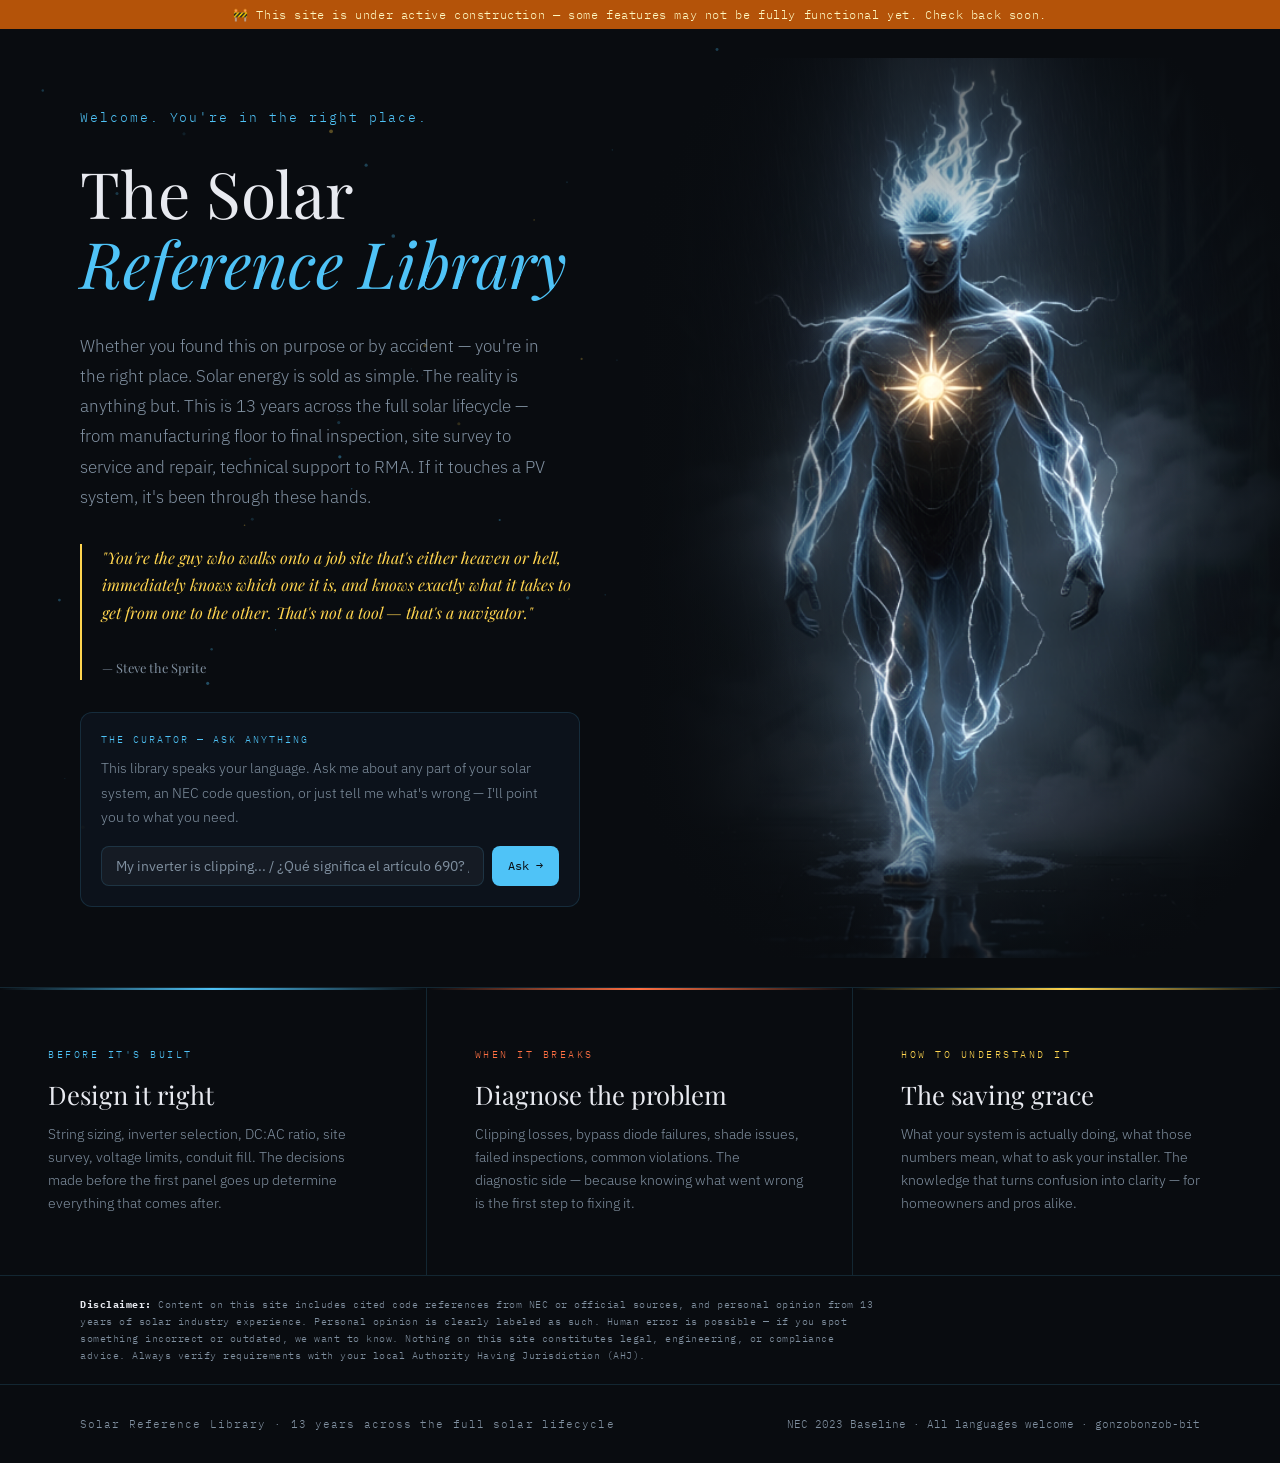
==== index.html @ d2b76d88 "Add content tagging system and update sitewide disclaimer Add Content Tagging System to CLAUDE.md an" ====
<!DOCTYPE html>
<html lang="en">
<head>
<meta charset="UTF-8">
<meta name="viewport" content="width=device-width, initial-scale=1.0">
<title>Solar Reference — The Library</title>
<link href="https://fonts.googleapis.com/css2?family=Playfair+Display:ital,wght@0,400;0,700;1,400&family=IBM+Plex+Mono:wght@300;400&family=IBM+Plex+Sans:wght@300;400;500&display=swap" rel="stylesheet">
<style>
  :root {
    --heaven: #4fc3f7;
    --heaven-deep: #0a3d5c;
    --hell-warm: #ff7043;
    --hell-deep: #1a0a00;
    --purgatory: #ffd54f;
    --purgatory-glow: #fff8e1;
    --spark: #e0f7fa;
    --dark: #090c10;
    --mid: #141820;
    --text: #e8eaf0;
    --text-dim: #8090a0;
    --border: rgba(79,195,247,0.15);
  }

  * { margin: 0; padding: 0; box-sizing: border-box; }

  body {
    background: var(--dark);
    color: var(--text);
    font-family: 'IBM Plex Sans', sans-serif;
    font-weight: 300;
    overflow-x: hidden;
    cursor: default;
  }

  /* PARTICLE CANVAS */
  #particles {
    position: fixed;
    top: 0; left: 0;
    width: 100%; height: 100%;
    pointer-events: none;
    z-index: 0;
  }

  /* HERO */
  .hero {
    position: relative;
    min-height: 100vh;
    display: grid;
    grid-template-columns: 1fr 1fr;
    align-items: center;
    z-index: 1;
  }

  .hero-left {
    padding: 80px 60px 80px 80px;
    display: flex;
    flex-direction: column;
    gap: 32px;
  }

  .language-greeting {
    font-family: 'IBM Plex Mono', monospace;
    font-size: 13px;
    letter-spacing: 0.15em;
    color: var(--heaven);
    opacity: 0;
    animation: fadeUp 1s ease 0.3s forwards;
  }

  .hero-title {
    font-family: 'Playfair Display', serif;
    font-size: clamp(2.8rem, 5vw, 4.5rem);
    line-height: 1.1;
    font-weight: 400;
    opacity: 0;
    animation: fadeUp 1s ease 0.6s forwards;
  }

  .hero-title em {
    font-style: italic;
    color: var(--heaven);
  }

  .hero-subtitle {
    font-size: 1.05rem;
    line-height: 1.8;
    color: var(--text-dim);
    max-width: 480px;
    opacity: 0;
    animation: fadeUp 1s ease 0.9s forwards;
  }

  .narrator-quote {
    border-left: 2px solid var(--purgatory);
    padding-left: 20px;
    font-family: 'Playfair Display', serif;
    font-style: italic;
    font-size: 1rem;
    color: var(--purgatory);
    line-height: 1.7;
    opacity: 0;
    animation: fadeUp 1s ease 1.1s forwards;
  }

  /* CURATOR CHAT */
  .curator-box {
    background: rgba(14,20,30,0.85);
    border: 1px solid var(--border);
    border-radius: 12px;
    padding: 20px;
    backdrop-filter: blur(12px);
    opacity: 0;
    animation: fadeUp 1s ease 1.3s forwards;
  }

  .curator-label {
    font-family: 'IBM Plex Mono', monospace;
    font-size: 10px;
    letter-spacing: 0.2em;
    color: var(--heaven);
    margin-bottom: 10px;
    text-transform: uppercase;
  }

  .curator-message {
    font-size: 0.9rem;
    line-height: 1.7;
    color: var(--text-dim);
    margin-bottom: 16px;
    min-height: 48px;
  }

  .curator-input-row {
    display: flex;
    gap: 8px;
  }

  .curator-input {
    flex: 1;
    background: rgba(255,255,255,0.04);
    border: 1px solid var(--border);
    border-radius: 8px;
    padding: 10px 14px;
    color: var(--text);
    font-family: 'IBM Plex Sans', sans-serif;
    font-size: 0.85rem;
    outline: none;
    transition: border-color 0.2s;
  }

  .curator-input:focus {
    border-color: rgba(79,195,247,0.4);
  }

  .curator-input::placeholder { color: var(--text-dim); }

  .curator-send {
    background: var(--heaven);
    color: var(--dark);
    border: none;
    border-radius: 8px;
    padding: 10px 16px;
    font-family: 'IBM Plex Mono', monospace;
    font-size: 12px;
    cursor: pointer;
    transition: opacity 0.2s;
    white-space: nowrap;
  }

  .curator-send:hover { opacity: 0.85; }

  /* STEVE */
  .hero-right {
    position: relative;
    height: 100vh;
    display: flex;
    align-items: center;
    justify-content: center;
    overflow: hidden;
  }

  .steve-container {
    position: relative;
    width: 100%;
    height: 100%;
    opacity: 0;
    animation: steveAppear 2s ease 0.2s forwards;
  }

  .steve-container img {
    width: 100%;
    height: 100%;
    object-fit: cover;
    object-position: center top;
    filter: saturate(1.2) contrast(1.05);
  }

  .steve-glow {
    position: absolute;
    inset: 0;
    background: radial-gradient(ellipse at center, transparent 40%, var(--dark) 85%);
    pointer-events: none;
  }

  .steve-left-fade {
    position: absolute;
    top: 0; left: 0;
    width: 40%;
    height: 100%;
    background: linear-gradient(to right, var(--dark), transparent);
    pointer-events: none;
  }

  /* WORLDS */
  .worlds {
    position: relative;
    z-index: 1;
    display: grid;
    grid-template-columns: 1fr 1fr 1fr;
    border-top: 1px solid var(--border);
  }

  .world {
    padding: 60px 48px;
    border-right: 1px solid var(--border);
    position: relative;
    overflow: hidden;
    transition: background 0.4s;
    cursor: pointer;
  }

  .world:last-child { border-right: none; }

  .world:hover { background: rgba(255,255,255,0.02); }

  .world-accent {
    position: absolute;
    top: 0; left: 0; right: 0;
    height: 2px;
  }

  .world.heaven .world-accent { background: linear-gradient(to right, transparent, var(--heaven), transparent); }
  .world.hell .world-accent { background: linear-gradient(to right, transparent, var(--hell-warm), transparent); }
  .world.purgatory .world-accent { background: linear-gradient(to right, transparent, var(--purgatory), transparent); }

  .world-tag {
    font-family: 'IBM Plex Mono', monospace;
    font-size: 10px;
    letter-spacing: 0.25em;
    text-transform: uppercase;
    margin-bottom: 16px;
  }

  .world.heaven .world-tag { color: var(--heaven); }
  .world.hell .world-tag { color: var(--hell-warm); }
  .world.purgatory .world-tag { color: var(--purgatory); }

  .world-title {
    font-family: 'Playfair Display', serif;
    font-size: 1.6rem;
    font-weight: 400;
    margin-bottom: 12px;
  }

  .world-desc {
    font-size: 0.85rem;
    line-height: 1.7;
    color: var(--text-dim);
  }

  /* FOOTER */
  .footer {
    position: relative;
    z-index: 1;
    padding: 32px 80px;
    border-top: 1px solid var(--border);
    display: flex;
    justify-content: space-between;
    align-items: center;
  }

  .footer-left {
    font-family: 'IBM Plex Mono', monospace;
    font-size: 11px;
    color: var(--text-dim);
    letter-spacing: 0.1em;
  }

  .footer-right {
    font-family: 'IBM Plex Mono', monospace;
    font-size: 11px;
    color: var(--text-dim);
  }

  /* ANIMATIONS */
  @keyframes fadeUp {
    from { opacity: 0; transform: translateY(20px); }
    to { opacity: 1; transform: translateY(0); }
  }

  @keyframes steveAppear {
    from { opacity: 0; transform: scale(1.05); }
    to { opacity: 1; transform: scale(1); }
  }

  @keyframes spark {
    0%, 100% { opacity: 0.3; transform: scale(1); }
    50% { opacity: 1; transform: scale(1.4); }
  }

  /* LOADING */
  .curator-typing {
    display: inline-flex;
    gap: 4px;
    align-items: center;
  }

  .curator-typing span {
    width: 5px; height: 5px;
    background: var(--heaven);
    border-radius: 50%;
    animation: dot 1.2s infinite;
  }

  .curator-typing span:nth-child(2) { animation-delay: 0.2s; }
  .curator-typing span:nth-child(3) { animation-delay: 0.4s; }

  @keyframes dot {
    0%, 80%, 100% { opacity: 0.2; }
    40% { opacity: 1; }
  }

  /* RESPONSIVE */
  @media (max-width: 900px) {
    .hero { grid-template-columns: 1fr; }
    .hero-right { height: 60vw; }
    .hero-left { padding: 60px 32px; }
    .worlds { grid-template-columns: 1fr; }
    .world { border-right: none; border-bottom: 1px solid var(--border); }
    .footer { padding: 24px 32px; flex-direction: column; gap: 12px; text-align: center; }
  }
</style>
</head>
<body>

<div style="background:#b45309;color:#fef9c3;text-align:center;padding:7px 16px;font-family:'IBM Plex Mono',monospace;font-size:12px;letter-spacing:0.05em;position:relative;z-index:100;">
  🚧 This site is under active construction — some features may not be fully functional yet. Check back soon.
</div>

<canvas id="particles"></canvas>

<section class="hero">
  <div class="hero-left">
    <div class="language-greeting" id="greeting">Welcome. You're in the right place.</div>

    <h1 class="hero-title">
      The Solar<br><em>Reference Library</em>
    </h1>

    <p class="hero-subtitle">
      Whether you found this on purpose or by accident — you're in the right place.
      Solar energy is sold as simple. The reality is anything but. This is 13 years
      across the full solar lifecycle — from manufacturing floor to final inspection,
      site survey to service and repair, technical support to RMA. If it touches a
      PV system, it's been through these hands.
    </p>

    <blockquote class="narrator-quote">
      "You're the guy who walks onto a job site that's either heaven or hell,
      immediately knows which one it is, and knows exactly what it takes to
      get from one to the other. That's not a tool — that's a navigator."
      <br><br><small style="font-size:0.8rem;color:var(--text-dim);font-style:normal;">— Steve the Sprite</small>
    </blockquote>

    <div class="curator-box">
      <div class="curator-label">The Curator — Ask anything</div>
      <div class="curator-message" id="curatorMsg">
        This library speaks your language. Ask me about any part of your solar system,
        an NEC code question, or just tell me what's wrong — I'll point you to what you need.
      </div>
      <div class="curator-input-row">
        <input class="curator-input" id="curatorInput"
          placeholder="My inverter is clipping... / ¿Qué significa el artículo 690? / Why did my inspector fail this?" />
        <button class="curator-send" onclick="askCurator()">Ask →</button>
      </div>
    </div>
  </div>

  <div class="hero-right">
    <div class="steve-container">
      <img src="images/steve-hero.png" alt="Steve the Sprite — solar field navigator" />
      <div class="steve-left-fade"></div>
      <div class="steve-glow"></div>
    </div>
  </div>
</section>

<section class="worlds">
  <div class="world heaven" onclick="window.location.href='nec-reference/article-690/'">
    <div class="world-accent"></div>
    <div class="world-tag">Before It's Built</div>
    <h2 class="world-title">Design it right</h2>
    <p class="world-desc">String sizing, inverter selection, DC:AC ratio, site survey, voltage limits,
    conduit fill. The decisions made before the first panel goes up determine everything that comes after.</p>
  </div>

  <div class="world hell" onclick="window.location.href='nec-reference/article-705/'">
    <div class="world-accent"></div>
    <div class="world-tag">When It Breaks</div>
    <h2 class="world-title">Diagnose the problem</h2>
    <p class="world-desc">Clipping losses, bypass diode failures, shade issues, failed inspections,
    common violations. The diagnostic side — because knowing what went wrong is the first step to fixing it.</p>
  </div>

  <div class="world purgatory" onclick="window.location.href='modules/'">
    <div class="world-accent"></div>
    <div class="world-tag">How To Understand It</div>
    <h2 class="world-title">The saving grace</h2>
    <p class="world-desc">What your system is actually doing, what those numbers mean, what to ask
    your installer. The knowledge that turns confusion into clarity — for homeowners and pros alike.</p>
  </div>
</section>

<div style="position:relative;z-index:1;padding:20px 80px;border-top:1px solid rgba(79,195,247,0.15);">
  <p style="font-family:'IBM Plex Mono',monospace;font-size:10px;letter-spacing:0.05em;color:#8090a0;line-height:1.7;max-width:800px;margin:0;">
    <strong style="color:#e8eaf0;">Disclaimer:</strong> Content on this site includes cited code references from NEC or official sources, and personal opinion from 13 years of solar industry experience. Personal opinion is clearly labeled as such. Human error is possible — if you spot something incorrect or outdated, we want to know. Nothing on this site constitutes legal, engineering, or compliance advice. Always verify requirements with your local Authority Having Jurisdiction (AHJ).
  </p>
</div>
<footer class="footer">
  <div class="footer-left">Solar Reference Library · 13 years across the full solar lifecycle</div>
  <div class="footer-right">NEC 2023 Baseline · All languages welcome · gonzobonzob-bit</div>
</footer>

<script>
// LANGUAGE DETECTION
const greetings = {
  es: "Bienvenido. Estás en el lugar correcto.",
  pt: "Bem-vindo. Você está no lugar certo.",
  zh: "欢迎。您来对地方了。",
  tl: "Maligayang pagdating. Nasa tamang lugar ka.",
  hi: "स्वागत है। आप सही जगह पर हैं।",
  fr: "Bienvenue. Vous êtes au bon endroit.",
  de: "Willkommen. Sie sind am richtigen Ort.",
  en: "Welcome. You're in the right place."
};

const lang = (navigator.language || 'en').split('-')[0].toLowerCase();
const greeting = greetings[lang] || greetings['en'];
document.getElementById('greeting').textContent = greeting;

// PARTICLE SYSTEM
const canvas = document.getElementById('particles');
const ctx = canvas.getContext('2d');
let particles = [];

function resize() {
  canvas.width = window.innerWidth;
  canvas.height = window.innerHeight;
}
resize();
window.addEventListener('resize', resize);

function createParticle() {
  return {
    x: Math.random() * canvas.width,
    y: Math.random() * canvas.height,
    vx: (Math.random() - 0.5) * 0.3,
    vy: -Math.random() * 0.5 - 0.1,
    size: Math.random() * 1.5 + 0.5,
    opacity: Math.random() * 0.4 + 0.1,
    color: Math.random() > 0.7 ? '#ffd54f' : '#4fc3f7',
    life: 1
  };
}

for (let i = 0; i < 80; i++) particles.push(createParticle());

function animateParticles() {
  ctx.clearRect(0, 0, canvas.width, canvas.height);
  particles.forEach((p, i) => {
    p.x += p.vx;
    p.y += p.vy;
    p.life -= 0.003;
    if (p.life <= 0 || p.y < -10) particles[i] = createParticle();
    ctx.beginPath();
    ctx.arc(p.x, p.y, p.size, 0, Math.PI * 2);
    ctx.fillStyle = p.color;
    ctx.globalAlpha = p.opacity * p.life;
    ctx.fill();
  });
  ctx.globalAlpha = 1;
  requestAnimationFrame(animateParticles);
}
animateParticles();

// CURATOR AI
async function askCurator() {
  const input = document.getElementById('curatorInput');
  const msgEl = document.getElementById('curatorMsg');
  const question = input.value.trim();
  if (!question) return;

  input.value = '';
  msgEl.innerHTML = '<div class="curator-typing"><span></span><span></span><span></span></div>';

  const systemPrompt = `You are The Curator — the voice of a solar PV reference library built from 13 years of electrical field experience. 
You speak with authority but warmth. You are dual-audience: technically precise for industry professionals, accessible for homeowners — never dumbing it down, just layering it.
Always reference NEC 2023 as baseline with comparisons to older code cycles where relevant.
Tag whether information applies to AC systems, DC systems, or both — solar PV systems deal with both simultaneously.
You speak the visitor's language if they write in one other than English.
Keep responses concise but complete. You are the knowledge behind Steve the Sprite — the navigator who walks into heaven or hell and knows exactly what it takes to get from one to the other.
This library covers: NEC Articles 690 (PV systems), 705 (interconnected systems), 706 (energy storage), bypass diodes, inverter clipping, ESS sizing, string sizing, rapid shutdown, labeling requirements, and field inspection common failures.`;

  try {
    const response = await fetch('https://api.anthropic.com/v1/messages', {
      method: 'POST',
      headers: { 'Content-Type': 'application/json' },
      body: JSON.stringify({
        model: 'claude-sonnet-4-20250514',
        max_tokens: 1000,
        system: systemPrompt,
        messages: [{ role: 'user', content: question }]
      })
    });
    const data = await response.json();
    const text = data.content?.find(b => b.type === 'text')?.text || 'The Curator is momentarily unavailable. Try again.';
    msgEl.textContent = text;
  } catch(e) {
    msgEl.textContent = 'The Curator is temporarily offline. Check the reference modules directly.';
  }
}

document.getElementById('curatorInput').addEventListener('keydown', e => {
  if (e.key === 'Enter') askCurator();
});
</script>
</body>
</html>
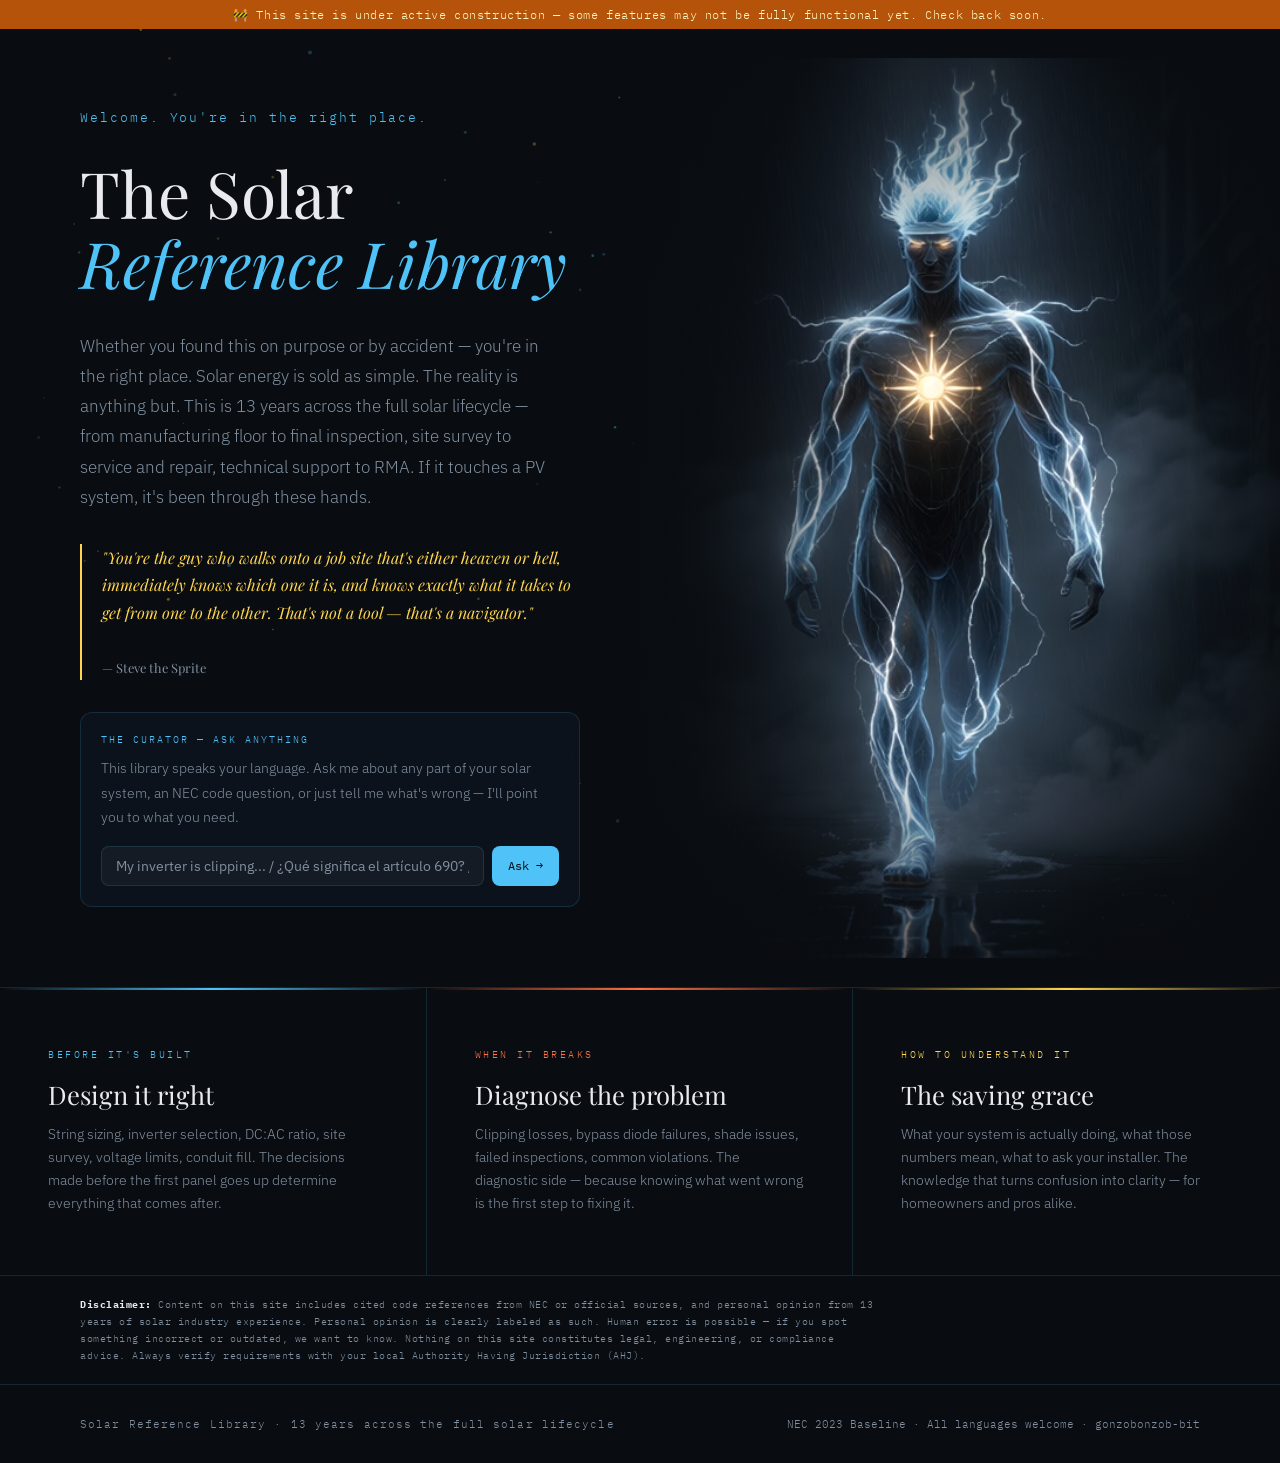
==== commit cc0eaa9a: "Add Before It's Built page with pre-installation homeowner guide New root-level page covering roof r" ====
--- a/index.html
+++ b/index.html
@@ -396,7 +396,7 @@
 </section>
 
 <section class="worlds">
-  <div class="world heaven" onclick="window.location.href='nec-reference/article-690/'">
+  <div class="world heaven" onclick="window.location.href='before-its-built.html'">
     <div class="world-accent"></div>
     <div class="world-tag">Before It's Built</div>
     <h2 class="world-title">Design it right</h2>
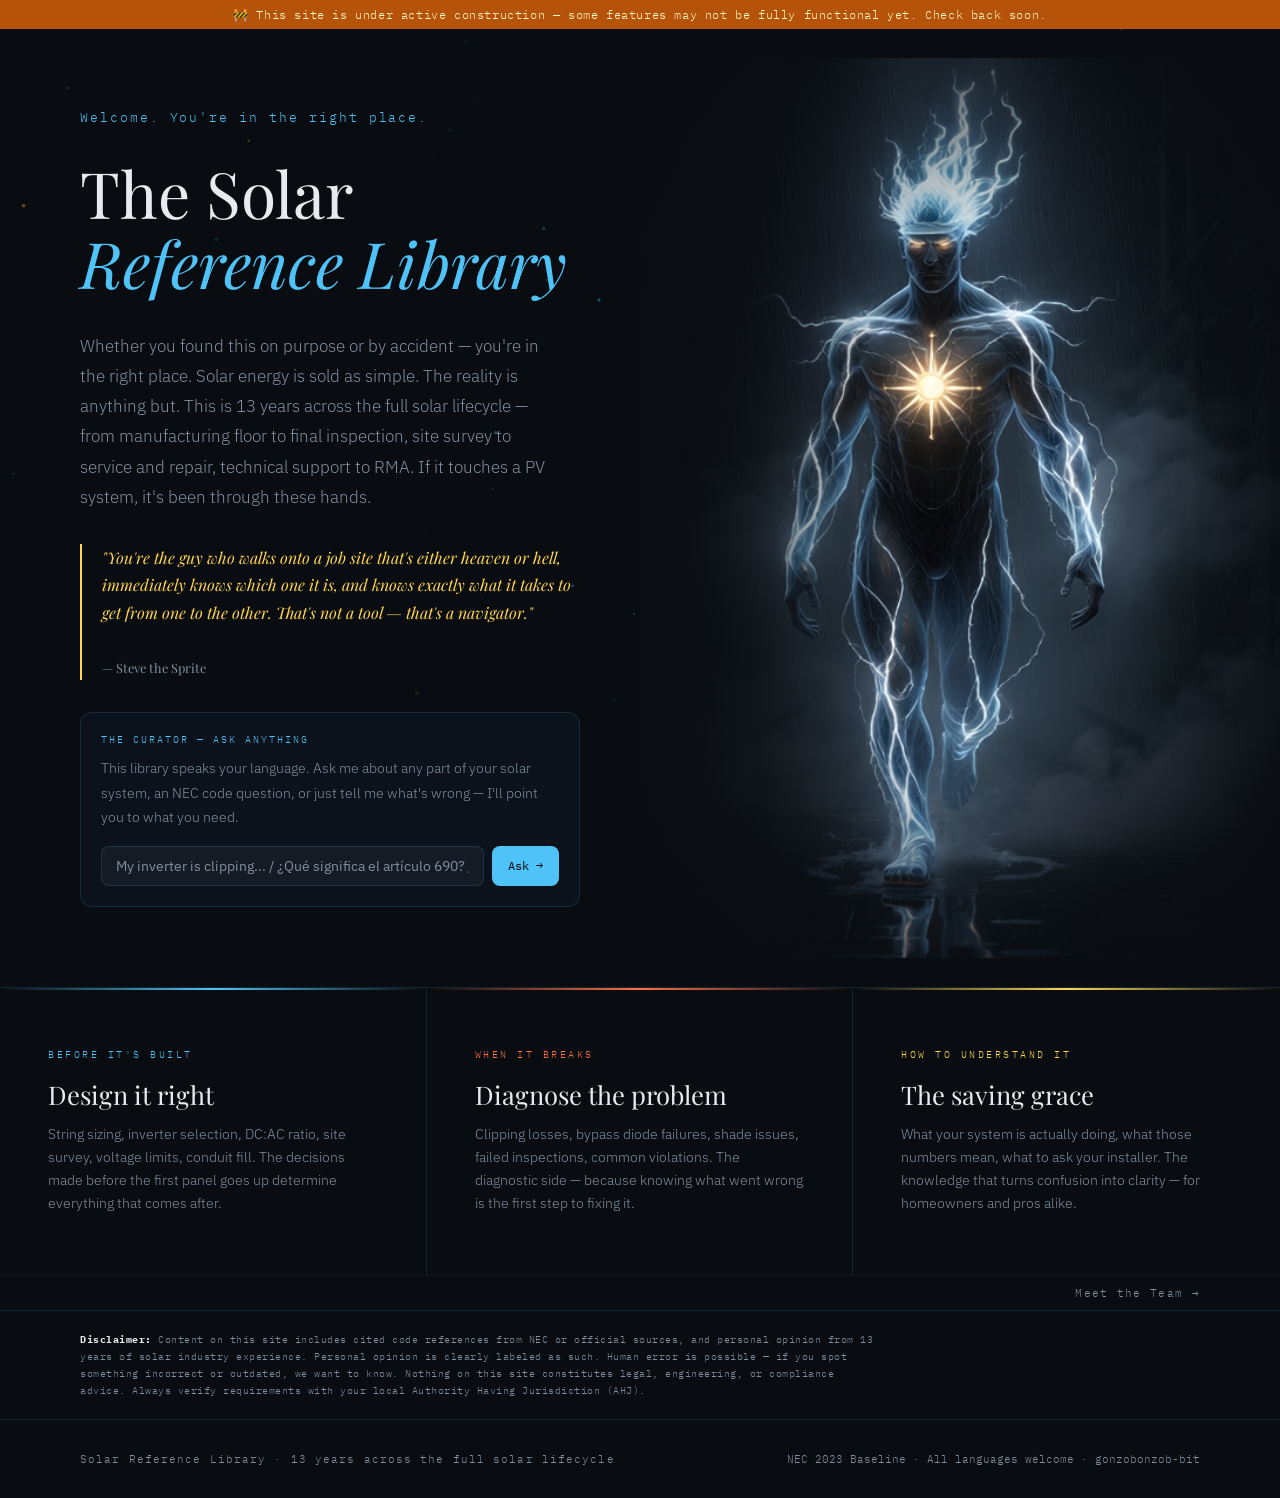
==== commit 81284ee3: "Add team.html, when-it-breaks.html, and Meet the Team nav link team.html: Comic book roster with thr" ====
--- a/index.html
+++ b/index.html
@@ -421,6 +421,10 @@
   </div>
 </section>
 
+<nav style="position:relative;z-index:1;padding:10px 80px;border-top:1px solid rgba(79,195,247,0.08);display:flex;justify-content:flex-end;">
+  <a href="team.html" style="font-family:'IBM Plex Mono',monospace;font-size:11px;letter-spacing:0.12em;color:#8090a0;text-decoration:none;">Meet the Team →</a>
+</nav>
+
 <div style="position:relative;z-index:1;padding:20px 80px;border-top:1px solid rgba(79,195,247,0.15);">
   <p style="font-family:'IBM Plex Mono',monospace;font-size:10px;letter-spacing:0.05em;color:#8090a0;line-height:1.7;max-width:800px;margin:0;">
     <strong style="color:#e8eaf0;">Disclaimer:</strong> Content on this site includes cited code references from NEC or official sources, and personal opinion from 13 years of solar industry experience. Personal opinion is clearly labeled as such. Human error is possible — if you spot something incorrect or outdated, we want to know. Nothing on this site constitutes legal, engineering, or compliance advice. Always verify requirements with your local Authority Having Jurisdiction (AHJ).
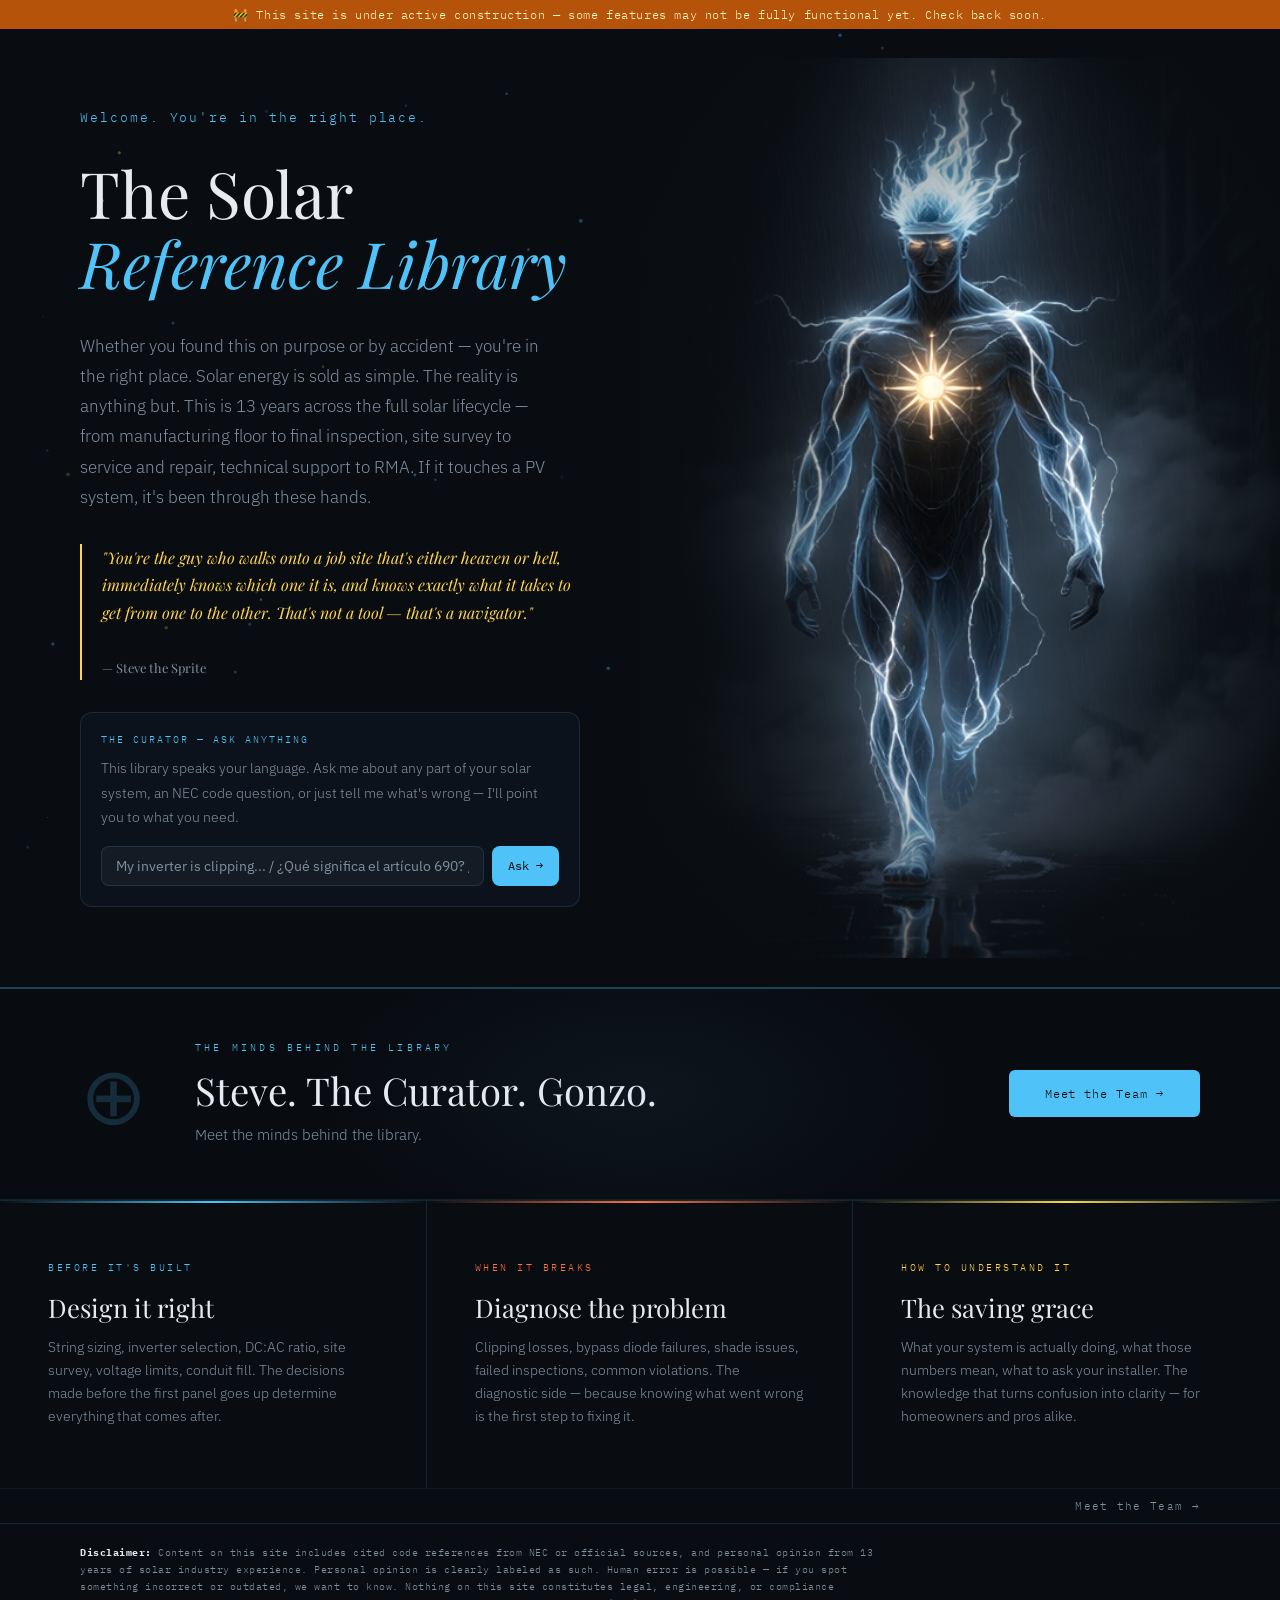
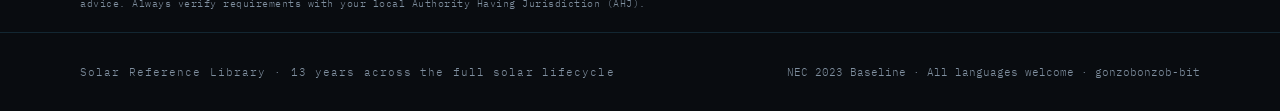
==== commit cdad4edb: "Add prominent Meet the Team banner and sitewide nav link index.html: Adds full-width team banner bet" ====
--- a/index.html
+++ b/index.html
@@ -339,6 +339,98 @@
     .world { border-right: none; border-bottom: 1px solid var(--border); }
     .footer { padding: 24px 32px; flex-direction: column; gap: 12px; text-align: center; }
   }
+
+  /* TEAM BANNER */
+  .team-banner {
+    position: relative;
+    z-index: 1;
+    background: #080b10;
+    border-top: 2px solid rgba(79,195,247,0.3);
+    border-bottom: 1px solid rgba(79,195,247,0.12);
+    padding: 52px 80px;
+    display: flex;
+    align-items: center;
+    justify-content: space-between;
+    gap: 48px;
+    overflow: hidden;
+  }
+
+  .team-banner::before {
+    content: '';
+    position: absolute;
+    top: 50%; left: 50%;
+    transform: translate(-50%, -50%);
+    width: 700px; height: 350px;
+    background: radial-gradient(ellipse at center, rgba(79,195,247,0.06) 0%, transparent 65%);
+    pointer-events: none;
+  }
+
+  .team-banner-compass {
+    font-size: 5rem;
+    color: var(--heaven);
+    opacity: 0.18;
+    flex-shrink: 0;
+    animation: compassSpin 40s linear infinite;
+    line-height: 1;
+    user-select: none;
+  }
+
+  @keyframes compassSpin {
+    from { transform: rotate(0deg); }
+    to { transform: rotate(360deg); }
+  }
+
+  .team-banner-content { flex: 1; }
+
+  .team-banner-eyebrow {
+    font-family: 'IBM Plex Mono', monospace;
+    font-size: 10px;
+    letter-spacing: 0.32em;
+    text-transform: uppercase;
+    color: var(--heaven);
+    display: block;
+    margin-bottom: 14px;
+  }
+
+  .team-banner-headline {
+    font-family: 'Playfair Display', serif;
+    font-size: clamp(1.7rem, 3vw, 2.5rem);
+    font-weight: 400;
+    color: var(--text);
+    line-height: 1.15;
+    margin-bottom: 10px;
+  }
+
+  .team-banner-sub {
+    font-size: 0.95rem;
+    color: var(--text-dim);
+    line-height: 1.65;
+  }
+
+  .team-banner-btn {
+    display: inline-flex;
+    align-items: center;
+    gap: 10px;
+    background: var(--heaven);
+    color: var(--dark);
+    font-family: 'IBM Plex Mono', monospace;
+    font-size: 12px;
+    letter-spacing: 0.08em;
+    padding: 16px 36px;
+    border-radius: 6px;
+    text-decoration: none;
+    flex-shrink: 0;
+    white-space: nowrap;
+    transition: opacity 0.2s, transform 0.15s;
+  }
+
+  .team-banner-btn:hover { opacity: 0.88; transform: translateX(3px); }
+
+  @media (max-width: 900px) {
+    .team-banner { padding: 40px 32px; flex-direction: column; align-items: flex-start; gap: 28px; }
+    .team-banner-compass { display: none; }
+    .team-banner-btn { width: 100%; justify-content: center; }
+  }
 </style>
 </head>
 <body>
@@ -393,6 +485,16 @@
       <div class="steve-glow"></div>
     </div>
   </div>
+</section>
+
+<section class="team-banner">
+  <div class="team-banner-compass">⊕</div>
+  <div class="team-banner-content">
+    <span class="team-banner-eyebrow">The Minds Behind the Library</span>
+    <p class="team-banner-headline">Steve. The Curator. Gonzo.</p>
+    <p class="team-banner-sub">Meet the minds behind the library.</p>
+  </div>
+  <a href="team.html" class="team-banner-btn">Meet the Team →</a>
 </section>
 
 <section class="worlds">
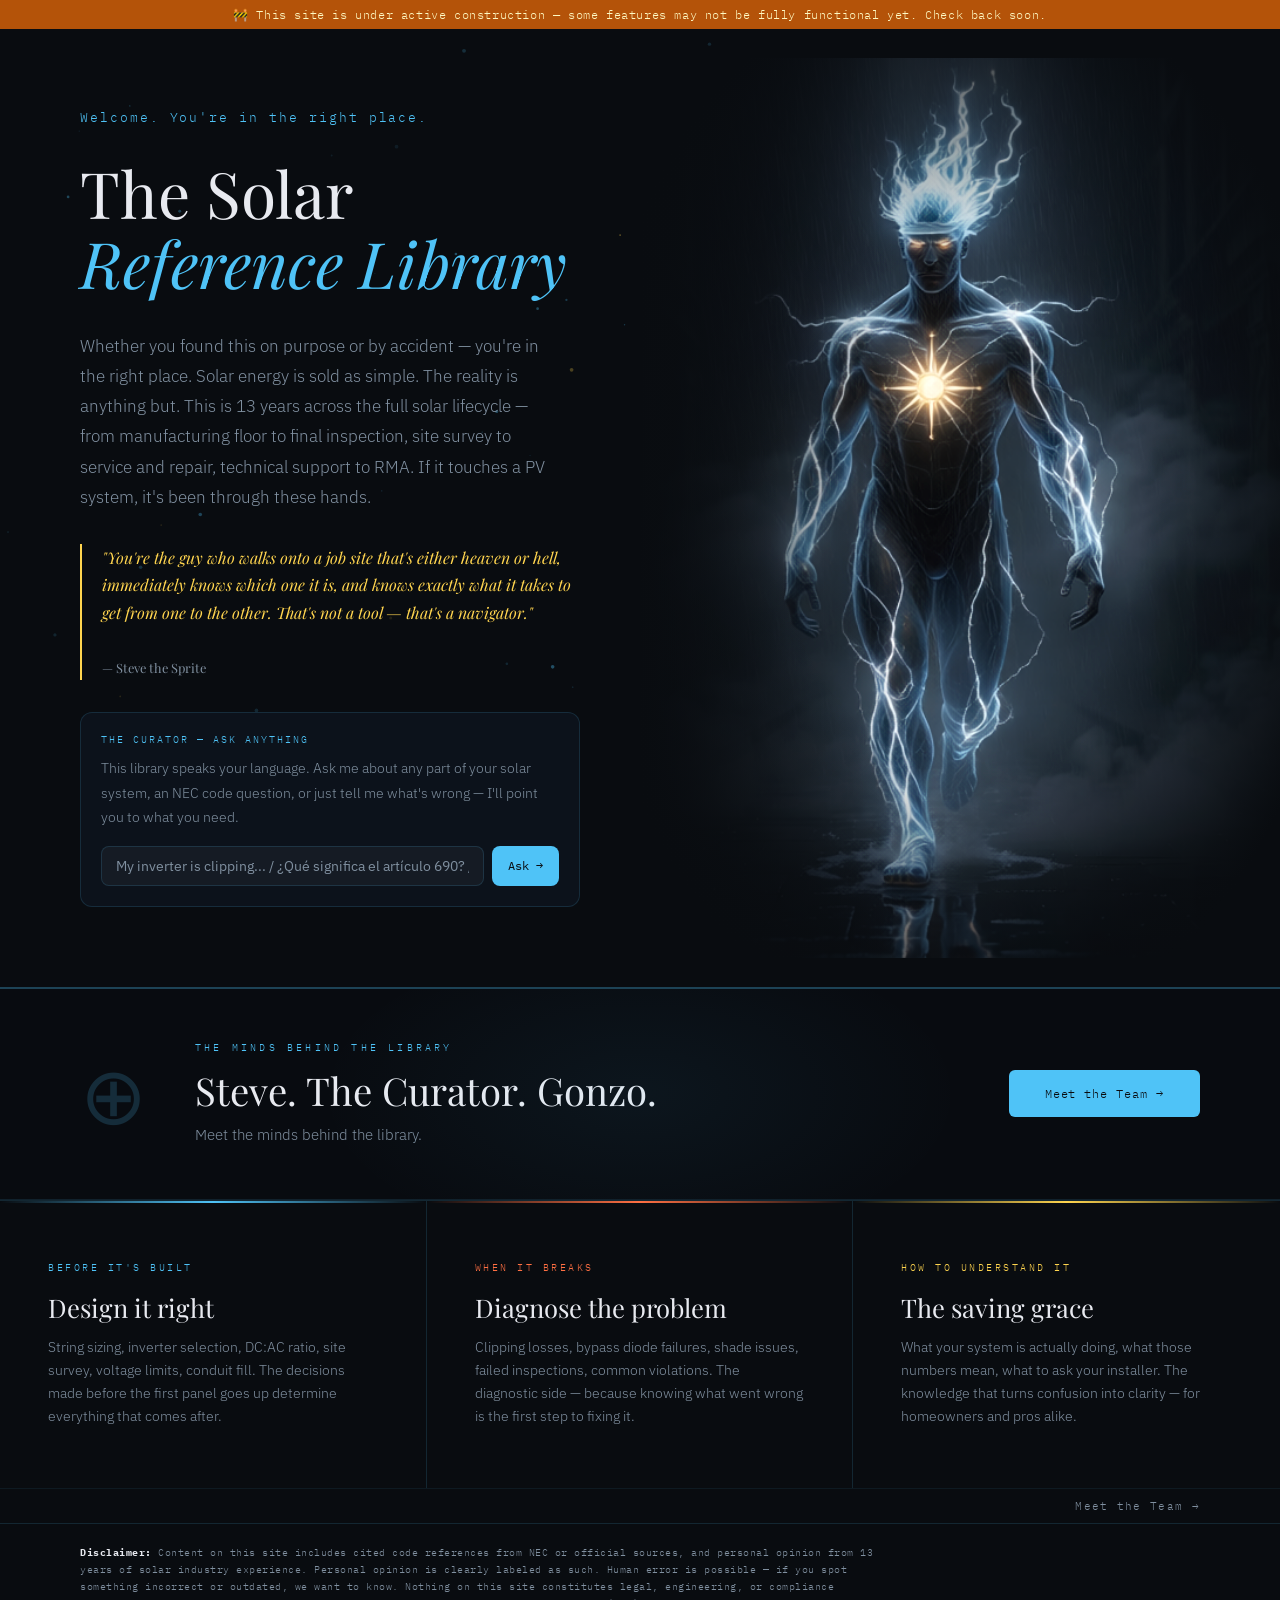
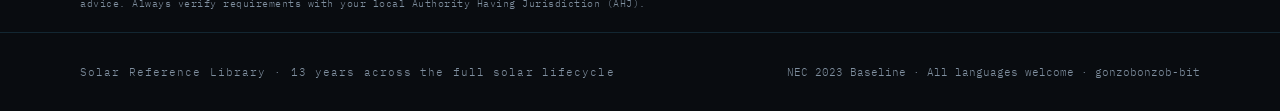
==== commit 77972e7e: "Update world card links to correct page destinations Before It's Built was already correct. Updated " ====
--- a/index.html
+++ b/index.html
@@ -506,7 +506,7 @@
     conduit fill. The decisions made before the first panel goes up determine everything that comes after.</p>
   </div>
 
-  <div class="world hell" onclick="window.location.href='nec-reference/article-705/'">
+  <div class="world hell" onclick="window.location.href='when-it-breaks.html'">
     <div class="world-accent"></div>
     <div class="world-tag">When It Breaks</div>
     <h2 class="world-title">Diagnose the problem</h2>
@@ -514,7 +514,7 @@
     common violations. The diagnostic side — because knowing what went wrong is the first step to fixing it.</p>
   </div>
 
-  <div class="world purgatory" onclick="window.location.href='modules/'">
+  <div class="world purgatory" onclick="window.location.href='how-to-understand-it.html'">
     <div class="world-accent"></div>
     <div class="world-tag">How To Understand It</div>
     <h2 class="world-title">The saving grace</h2>
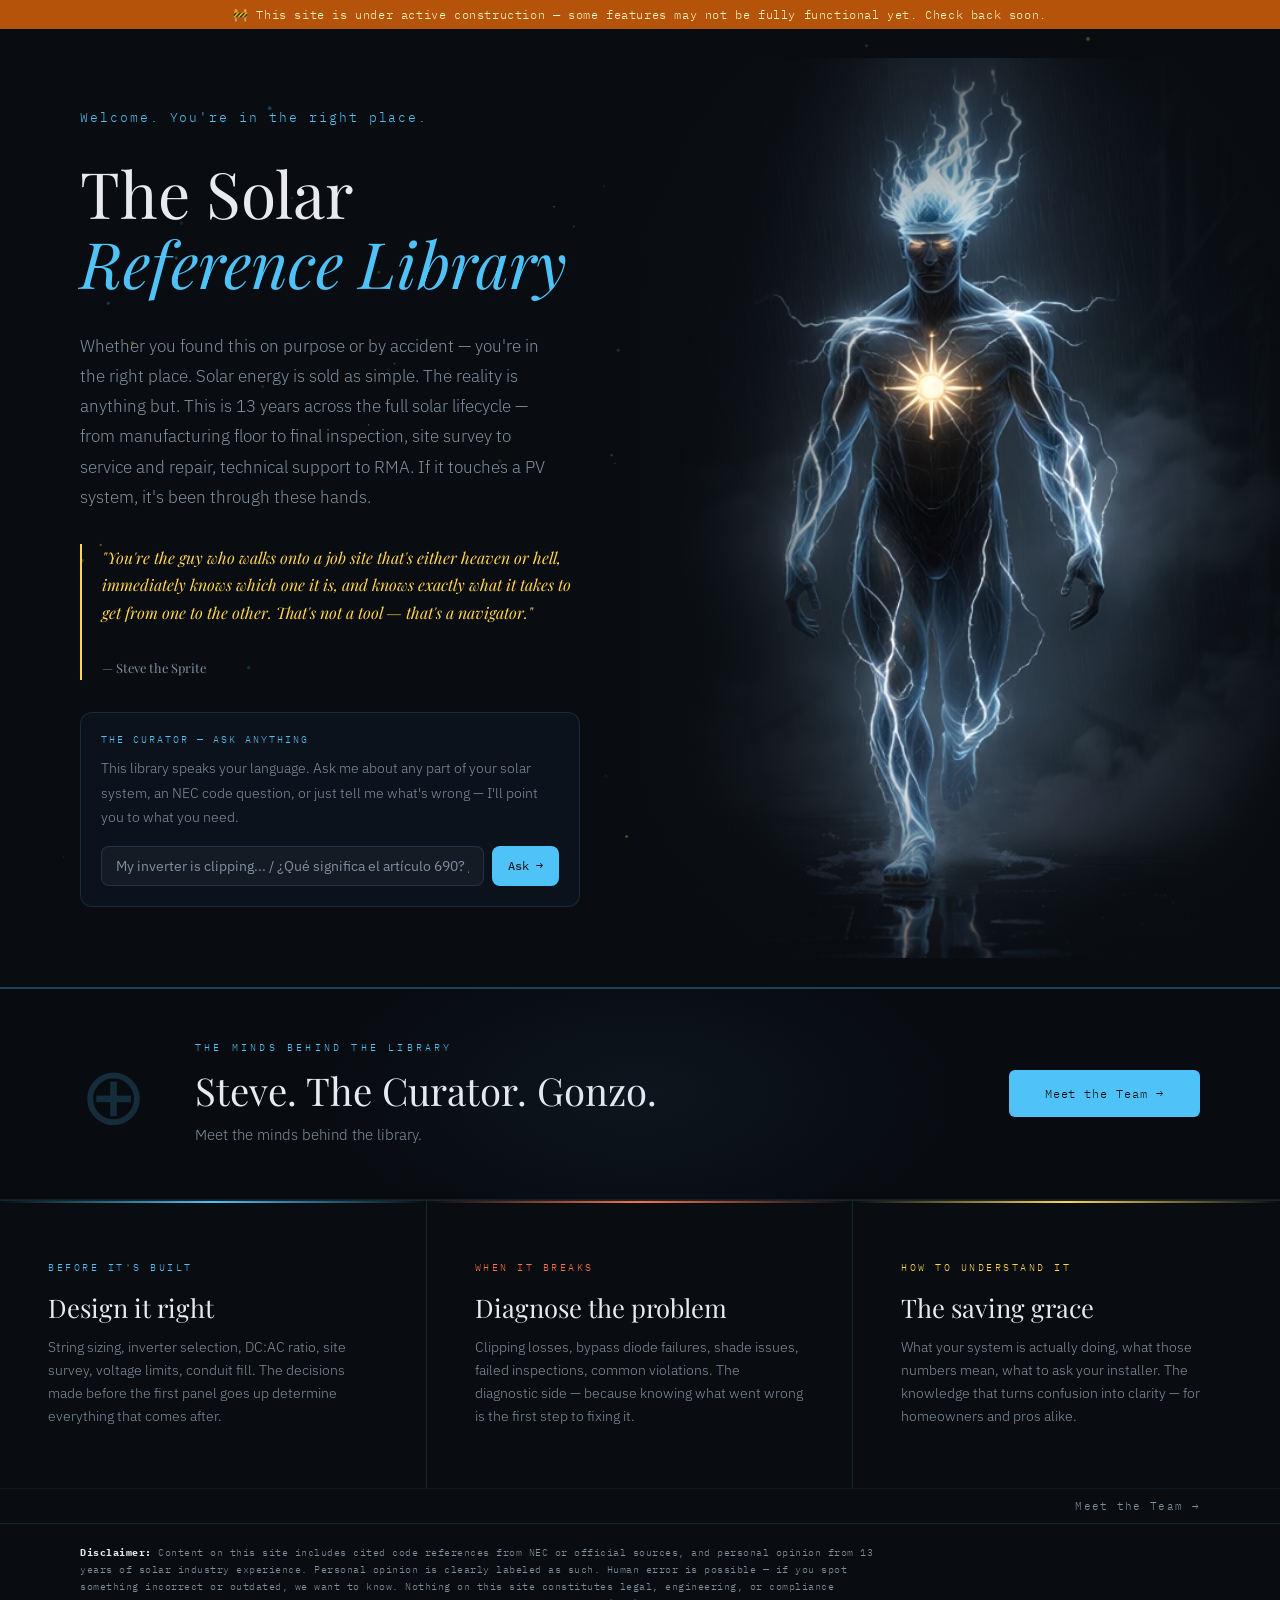
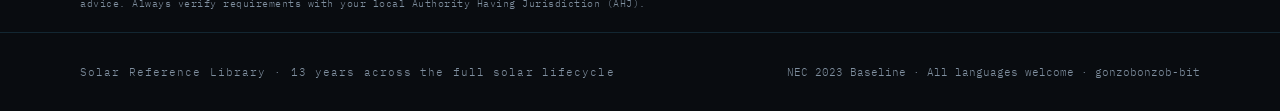
==== commit e6edbba6: "Add mobile hamburger nav, fix page titles, verify disclaimers style.css: Adds .nav-toggle hamburger " ====
--- a/index.html
+++ b/index.html
@@ -3,7 +3,7 @@
 <head>
 <meta charset="UTF-8">
 <meta name="viewport" content="width=device-width, initial-scale=1.0">
-<title>Solar Reference — The Library</title>
+<title>The Library | Solar Reference</title>
 <link href="https://fonts.googleapis.com/css2?family=Playfair+Display:ital,wght@0,400;0,700;1,400&family=IBM+Plex+Mono:wght@300;400&family=IBM+Plex+Sans:wght@300;400;500&display=swap" rel="stylesheet">
 <style>
   :root {
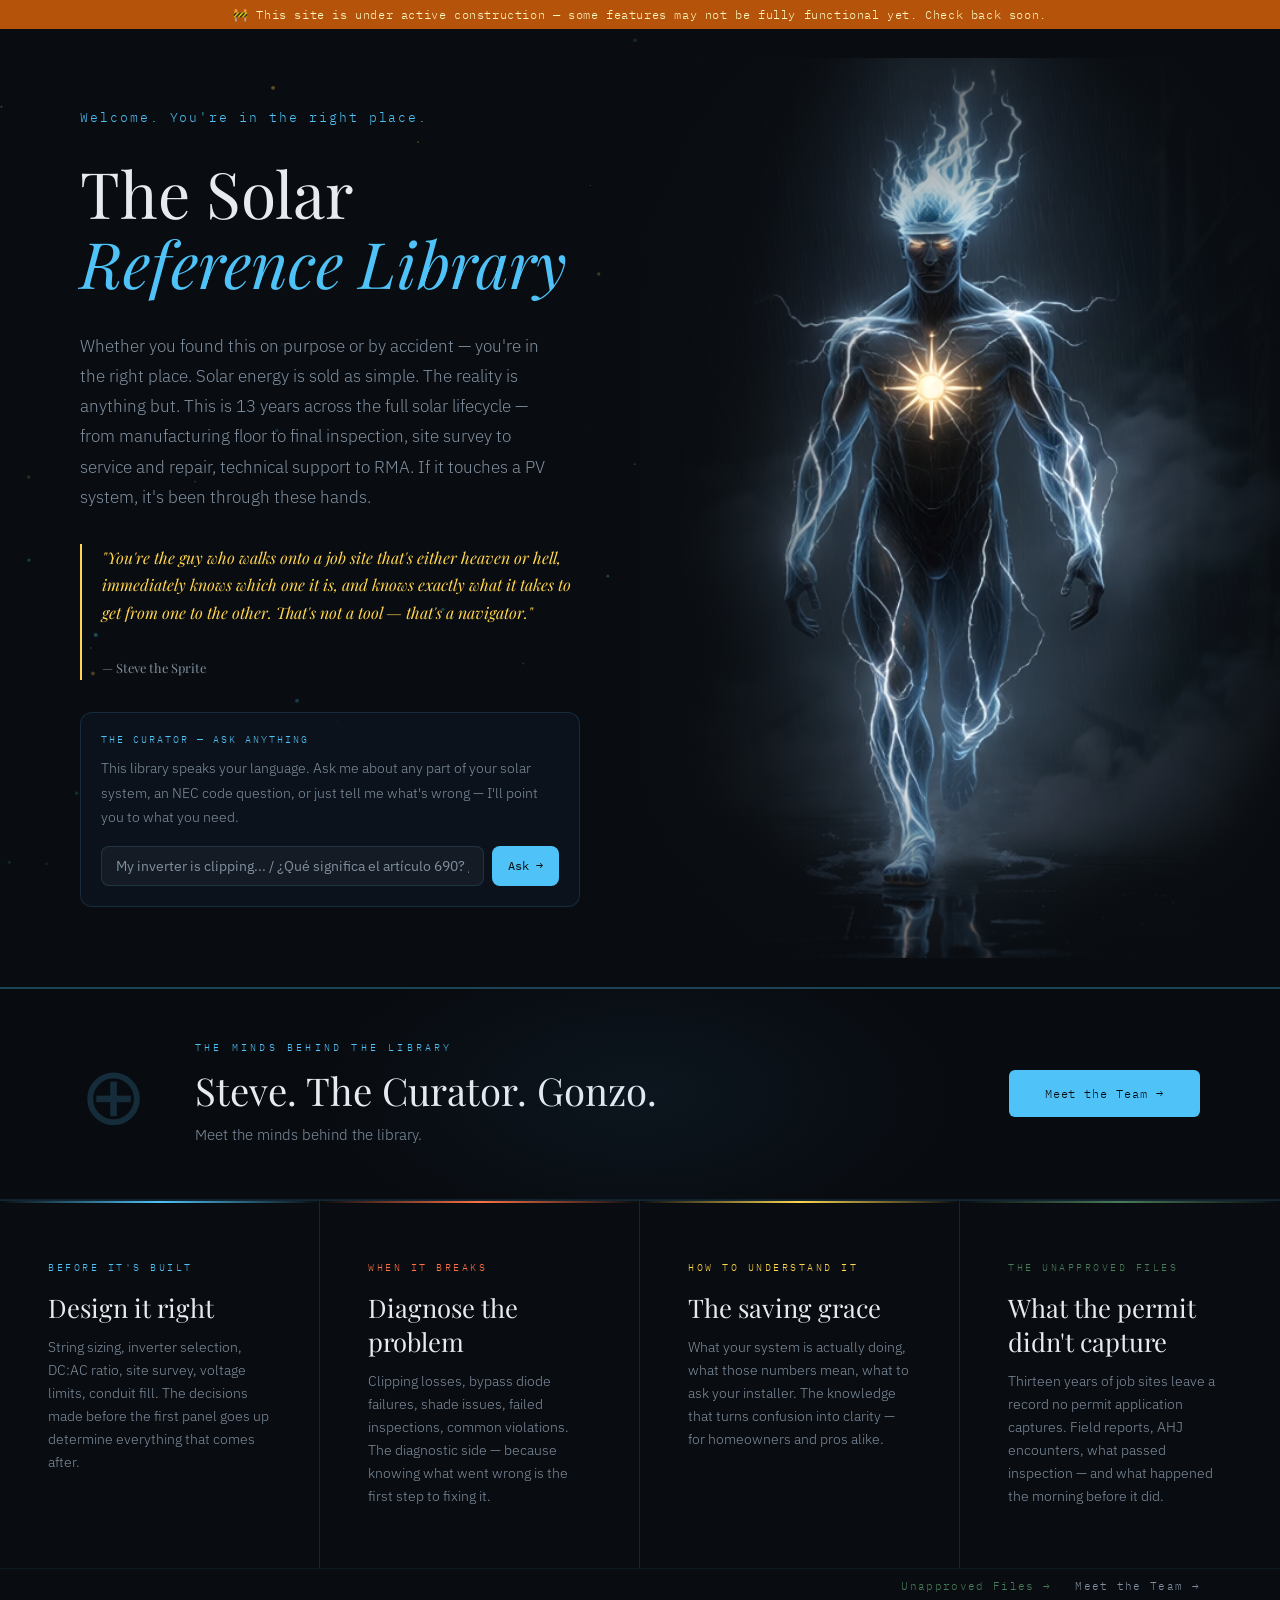
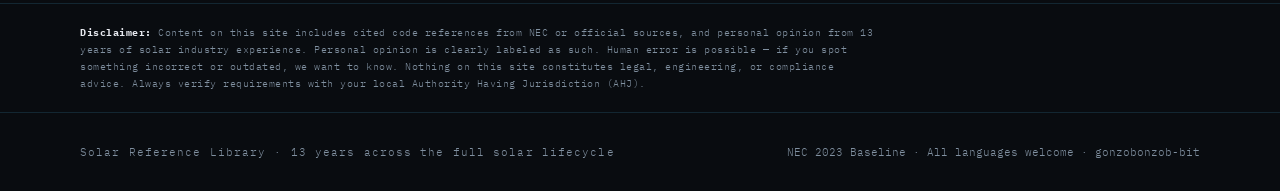
==== commit df020a66: "Add four-worlds redesign: Unapproved Files, world color theming, sitewide nav - New page: the-unappr" ====
--- a/index.html
+++ b/index.html
@@ -216,7 +216,7 @@
     position: relative;
     z-index: 1;
     display: grid;
-    grid-template-columns: 1fr 1fr 1fr;
+    grid-template-columns: repeat(4, 1fr);
     border-top: 1px solid var(--border);
   }
 
@@ -242,6 +242,7 @@
   .world.heaven .world-accent { background: linear-gradient(to right, transparent, var(--heaven), transparent); }
   .world.hell .world-accent { background: linear-gradient(to right, transparent, var(--hell-warm), transparent); }
   .world.purgatory .world-accent { background: linear-gradient(to right, transparent, var(--purgatory), transparent); }
+  .world.xfiles .world-accent { background: linear-gradient(to right, transparent, #4a7c59, transparent); }
 
   .world-tag {
     font-family: 'IBM Plex Mono', monospace;
@@ -254,6 +255,7 @@
   .world.heaven .world-tag { color: var(--heaven); }
   .world.hell .world-tag { color: var(--hell-warm); }
   .world.purgatory .world-tag { color: var(--purgatory); }
+  .world.xfiles .world-tag { color: #4a7c59; }
 
   .world-title {
     font-family: 'Playfair Display', serif;
@@ -335,9 +337,15 @@
     .hero { grid-template-columns: 1fr; }
     .hero-right { height: 60vw; }
     .hero-left { padding: 60px 32px; }
+    .worlds { grid-template-columns: 1fr 1fr; }
+    .world { border-right: none; border-bottom: 1px solid var(--border); }
+    .world:nth-child(odd) { border-right: 1px solid var(--border); }
+    .footer { padding: 24px 32px; flex-direction: column; gap: 12px; text-align: center; }
+  }
+
+  @media (max-width: 580px) {
     .worlds { grid-template-columns: 1fr; }
-    .world { border-right: none; border-bottom: 1px solid var(--border); }
-    .footer { padding: 24px 32px; flex-direction: column; gap: 12px; text-align: center; }
+    .world:nth-child(odd) { border-right: none; }
   }
 
   /* TEAM BANNER */
@@ -521,9 +529,17 @@
     <p class="world-desc">What your system is actually doing, what those numbers mean, what to ask
     your installer. The knowledge that turns confusion into clarity — for homeowners and pros alike.</p>
   </div>
+
+  <div class="world xfiles" onclick="window.location.href='the-unapproved-files.html'">
+    <div class="world-accent"></div>
+    <div class="world-tag">The Unapproved Files</div>
+    <h2 class="world-title">What the permit didn't capture</h2>
+    <p class="world-desc">Thirteen years of job sites leave a record no permit application captures. Field reports, AHJ encounters, what passed inspection — and what happened the morning before it did.</p>
+  </div>
 </section>
 
-<nav style="position:relative;z-index:1;padding:10px 80px;border-top:1px solid rgba(79,195,247,0.08);display:flex;justify-content:flex-end;">
+<nav style="position:relative;z-index:1;padding:10px 80px;border-top:1px solid rgba(79,195,247,0.08);display:flex;justify-content:flex-end;gap:24px;">
+  <a href="the-unapproved-files.html" style="font-family:'IBM Plex Mono',monospace;font-size:11px;letter-spacing:0.12em;color:#4a7c59;text-decoration:none;">Unapproved Files →</a>
   <a href="team.html" style="font-family:'IBM Plex Mono',monospace;font-size:11px;letter-spacing:0.12em;color:#8090a0;text-decoration:none;">Meet the Team →</a>
 </nav>
 
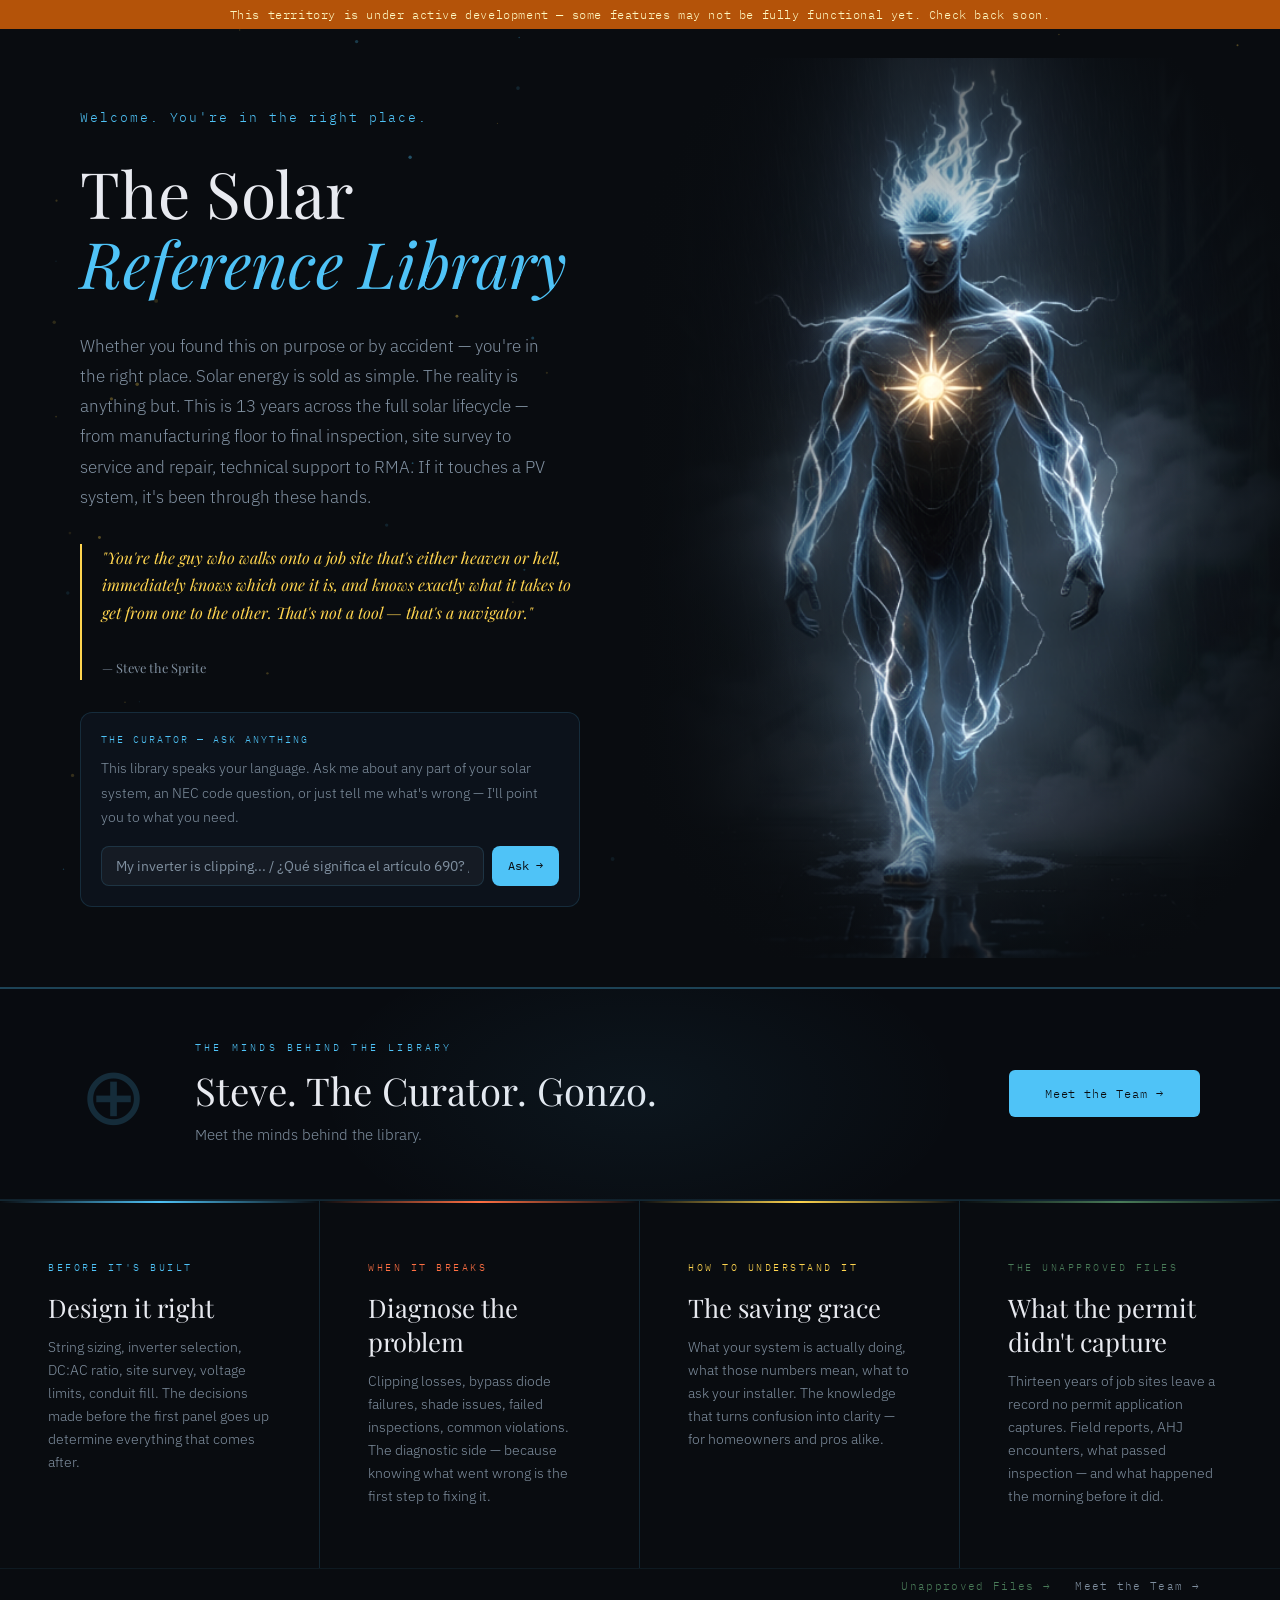
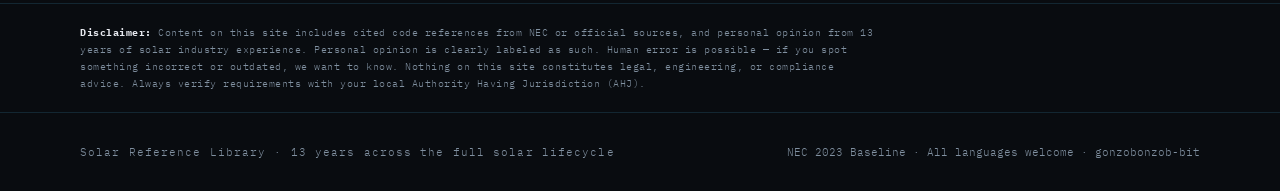
==== commit 8e7927c9: "Add case files, Wild West copy, nav separators, Gonzo image wiring - Wire Gonzo image to images/gonz" ====
--- a/index.html
+++ b/index.html
@@ -444,7 +444,7 @@
 <body>
 
 <div style="background:#b45309;color:#fef9c3;text-align:center;padding:7px 16px;font-family:'IBM Plex Mono',monospace;font-size:12px;letter-spacing:0.05em;position:relative;z-index:100;">
-  🚧 This site is under active construction — some features may not be fully functional yet. Check back soon.
+  This territory is under active development — some features may not be fully functional yet. Check back soon.
 </div>
 
 <canvas id="particles"></canvas>
